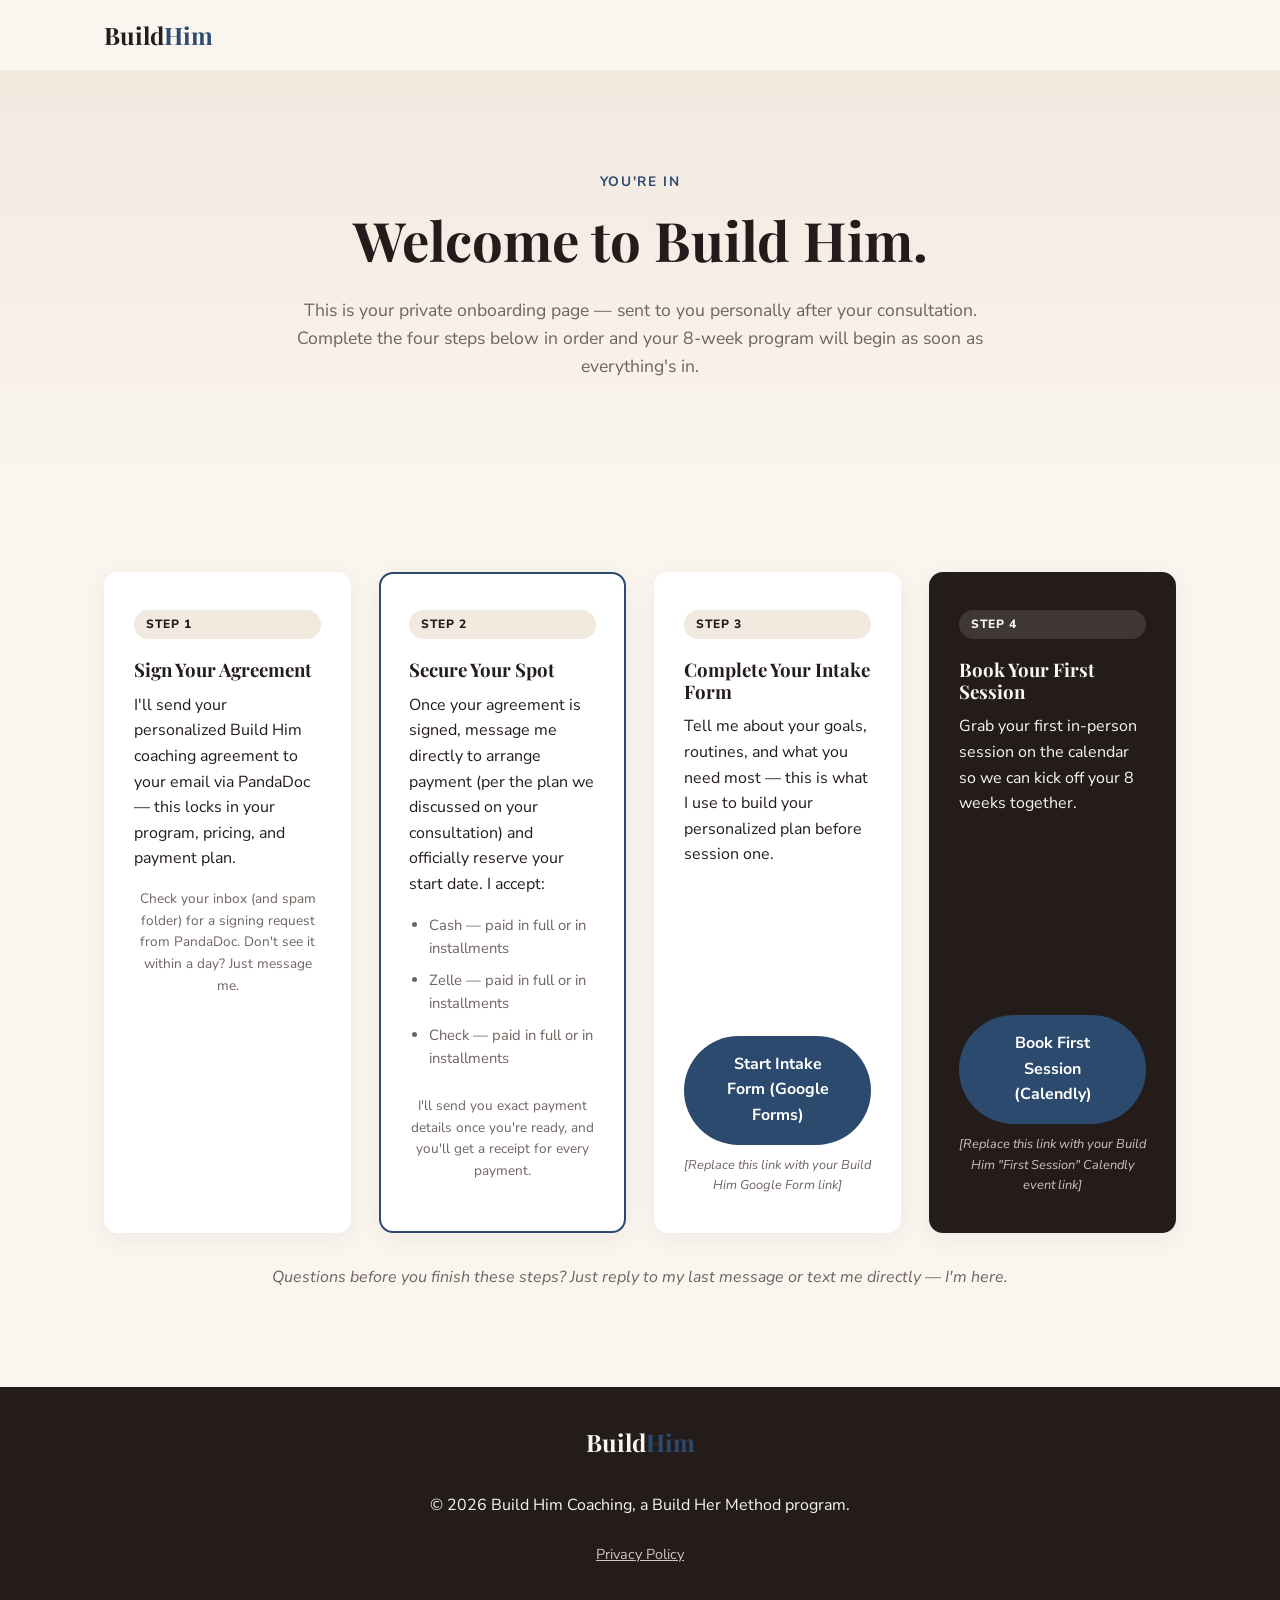
==== buildhim-onboarding.html @ e86e4ad1 "Add private onboarding page for Build Him clients Mirrors onboarding.html's four-step flow (sign agr" ====
<!DOCTYPE html>
<html lang="en">
<head>
<meta charset="UTF-8">
<meta name="viewport" content="width=device-width, initial-scale=1.0">
<meta name="robots" content="noindex, nofollow">
<title>Welcome to Build Him | Client Onboarding</title>
<link rel="preconnect" href="https://fonts.googleapis.com">
<link rel="preconnect" href="https://fonts.gstatic.com" crossorigin>
<link href="https://fonts.googleapis.com/css2?family=Playfair+Display:wght@600;700&family=Nunito+Sans:wght@400;600;700;800&display=swap" rel="stylesheet">
<link rel="stylesheet" href="styles.css">
<style>
  :root {
    --color-accent: #2C4A6E;
    --color-accent-dark: #1B324D;
  }
</style>
</head>
<body>

<header class="site-header">
  <div class="container header-inner">
    <a href="buildhim.html" class="logo">Build<span>Him</span></a>
  </div>
</header>

<main>

  <section class="hero onboarding-hero">
    <div class="container hero-inner">
      <p class="eyebrow">You're In</p>
      <h1>Welcome to Build Him.</h1>
      <p class="hero-sub">
        This is your private onboarding page — sent to you personally after your
        consultation. Complete the four steps below in order and your 8-week program
        will begin as soon as everything's in.
      </p>
    </div>
  </section>

  <section class="section onboarding-steps">
    <div class="container">
      <div class="package-grid onboarding-grid">

        <div class="package-card">
          <p class="package-commitment">STEP 1</p>
          <h3>Sign Your Agreement</h3>
          <p>
            I'll send your personalized Build Him coaching agreement to your email via
            PandaDoc — this locks in your program, pricing, and payment plan.
          </p>
          <p style="font-size:.85rem; color:var(--color-muted); text-align:center;">
            Check your inbox (and spam folder) for a signing request from PandaDoc.
            Don't see it within a day? Just message me.
          </p>
        </div>

        <div class="package-card featured">
          <p class="package-commitment">STEP 2</p>
          <h3>Secure Your Spot</h3>
          <p>
            Once your agreement is signed, message me directly to arrange payment
            (per the plan we discussed on your consultation) and officially reserve
            your start date. I accept:
          </p>
          <ul style="text-align:left; color:var(--color-muted); font-size:.92rem; padding-left:20px; margin-bottom:16px;">
            <li>Cash — paid in full or in installments</li>
            <li>Zelle — paid in full or in installments</li>
            <li>Check — paid in full or in installments</li>
          </ul>
          <p style="font-size:.85rem; color:var(--color-muted); text-align:center;">
            I'll send you exact payment details once you're ready, and you'll get a
            receipt for every payment.
          </p>
        </div>

        <div class="package-card">
          <p class="package-commitment">STEP 3</p>
          <h3>Complete Your Intake Form</h3>
          <p>
            Tell me about your goals, routines, and what you need most — this is what
            I use to build your personalized plan before session one.
          </p>
          <a href="#" class="btn btn-primary btn-full">
            Start Intake Form (Google Forms)
          </a>
          <p class="onboarding-note">[Replace this link with your Build Him Google Form link]</p>
        </div>

        <div class="package-card vip">
          <p class="package-commitment">STEP 4</p>
          <h3>Book Your First Session</h3>
          <p>
            Grab your first in-person session on the calendar so we can kick off your
            8 weeks together.
          </p>
          <a href="#" class="btn btn-primary btn-full">
            Book First Session (Calendly)
          </a>
          <p class="onboarding-note">[Replace this link with your Build Him "First Session" Calendly event link]</p>
        </div>

      </div>

      <p class="package-note">
        Questions before you finish these steps? Just reply to my last message or text
        me directly — I'm here.
      </p>
    </div>
  </section>

</main>

<footer class="site-footer">
  <div class="container footer-inner">
    <p class="logo">Build<span>Him</span></p>
    <p>&copy; <span id="year"></span> Build Him Coaching, a Build Her Method program.</p>
    <p><a href="privacy-policy.html" style="color:#cfc3bb;">Privacy Policy</a></p>
  </div>
</footer>

<script>
  document.getElementById('year').textContent = new Date().getFullYear();
</script>
</body>
</html>
---- styles.css ----
:root {
  --color-ink: #241c1a;
  --color-accent: #c08497;
  --color-accent-dark: #9c5d70;
  --color-cream: #faf5ef;
  --color-cream-alt: #f2e9df;
  --color-white: #ffffff;
  --color-muted: #6f6360;
  --font-heading: 'Playfair Display', Georgia, serif;
  --font-body: 'Nunito Sans', -apple-system, BlinkMacSystemFont, 'Segoe UI', sans-serif;
  --max-width: 1120px;
  --radius: 14px;
}

* { box-sizing: border-box; }

html { scroll-behavior: smooth; }

body {
  margin: 0;
  font-family: var(--font-body);
  color: var(--color-ink);
  background: var(--color-cream);
  line-height: 1.6;
}

.container {
  max-width: var(--max-width);
  margin: 0 auto;
  padding: 0 24px;
}

h1, h2, h3 {
  font-family: var(--font-heading);
  line-height: 1.15;
  margin: 0 0 0.5em;
}

h2 { font-size: clamp(1.8rem, 3vw, 2.4rem); text-align: center; }

p { margin: 0 0 1em; }

a { color: inherit; }

img { max-width: 100%; display: block; }

/* Buttons */
.btn {
  display: inline-block;
  padding: 14px 28px;
  border-radius: 999px;
  font-weight: 700;
  text-decoration: none;
  border: 2px solid transparent;
  cursor: pointer;
  font-size: 1rem;
  transition: transform 0.15s ease, background 0.2s ease, color 0.2s ease;
}

.btn:hover { transform: translateY(-2px); }

.btn-primary {
  background: var(--color-accent);
  color: var(--color-white);
}

.btn-primary:hover { background: var(--color-accent-dark); }

.btn-ghost {
  background: transparent;
  border-color: var(--color-ink);
  color: var(--color-ink);
}

.btn-ghost:hover { background: var(--color-ink); color: var(--color-white); }

.btn-full { width: 100%; text-align: center; }

/* Header */
.site-header {
  position: sticky;
  top: 0;
  z-index: 50;
  background: rgba(250, 245, 239, 0.92);
  backdrop-filter: blur(6px);
  border-bottom: 1px solid var(--color-cream-alt);
}

.header-inner {
  display: flex;
  align-items: center;
  justify-content: space-between;
  padding-top: 16px;
  padding-bottom: 16px;
}

.logo {
  font-family: var(--font-heading);
  font-size: 1.5rem;
  font-weight: 700;
  text-decoration: none;
  color: var(--color-ink);
}

.logo span { color: var(--color-accent); }

.main-nav {
  display: flex;
  gap: 28px;
}

.main-nav a {
  text-decoration: none;
  font-weight: 600;
  color: var(--color-ink);
  font-size: 0.95rem;
}

.main-nav a:hover { color: var(--color-accent); }

.nav-toggle {
  display: none;
  flex-direction: column;
  gap: 5px;
  background: none;
  border: none;
  cursor: pointer;
  padding: 6px;
}

.nav-toggle span {
  width: 24px;
  height: 2px;
  background: var(--color-ink);
  display: block;
}

/* Hero */
.hero {
  padding: 100px 0 80px;
  background: linear-gradient(180deg, var(--color-cream-alt) 0%, var(--color-cream) 100%);
  text-align: center;
}

.hero-inner { max-width: 760px; }

.eyebrow {
  text-transform: uppercase;
  letter-spacing: 0.12em;
  font-weight: 700;
  color: var(--color-accent);
  font-size: 0.85rem;
  margin-bottom: 16px;
}

.hero h1 {
  font-size: clamp(2.2rem, 5vw, 3.4rem);
  margin-bottom: 24px;
}

.hero-sub {
  font-size: 1.1rem;
  color: var(--color-muted);
  margin-bottom: 32px;
}

.hero-cta {
  display: flex;
  gap: 16px;
  justify-content: center;
  flex-wrap: wrap;
}

/* Sections */
.section { padding: 80px 0; }

.section-lede {
  text-align: center;
  max-width: 680px;
  margin: 0 auto 40px;
  color: var(--color-muted);
  font-size: 1.05rem;
}

.what-i-do { background: var(--color-white); }

.what-i-do .section-lede { margin-bottom: 0; }

/* Pillars */
.pillar-grid {
  display: grid;
  grid-template-columns: repeat(3, 1fr);
  gap: 28px;
}

.pillar-card {
  background: var(--color-white);
  border-radius: var(--radius);
  padding: 36px 28px;
  text-align: center;
  box-shadow: 0 6px 24px rgba(36, 28, 26, 0.06);
}

.pillar-icon {
  display: inline-block;
  font-family: var(--font-heading);
  font-size: 1rem;
  font-weight: 700;
  color: var(--color-accent);
  border: 2px solid var(--color-accent);
  border-radius: 50%;
  width: 40px;
  height: 40px;
  line-height: 36px;
  margin-bottom: 16px;
}

.pillar-card p { color: var(--color-muted); margin-bottom: 0; }

/* About */
.about { background: var(--color-cream-alt); }

.about-inner {
  display: grid;
  grid-template-columns: 320px 1fr;
  gap: 48px;
  align-items: center;
}

.about-photo img {
  width: 100%;
  aspect-ratio: 4 / 5;
  object-fit: cover;
  object-position: 50% 12%;
  border-radius: var(--radius);
  box-shadow: 0 6px 24px rgba(36, 28, 26, 0.12);
}

.about-text h2 { text-align: left; }

.about-title {
  color: var(--color-accent-dark);
  font-weight: 700;
  text-transform: uppercase;
  letter-spacing: 0.04em;
  font-size: 0.9rem;
}

/* Packages */
.package-grid {
  display: grid;
  grid-template-columns: repeat(3, 1fr);
  gap: 28px;
}

.package-card {
  position: relative;
  background: var(--color-white);
  border-radius: var(--radius);
  padding: 36px 28px;
  box-shadow: 0 6px 24px rgba(36, 28, 26, 0.06);
  border: 2px solid transparent;
}

.package-card.featured {
  border-color: var(--color-accent);
}

.package-card.vip {
  border-color: var(--color-ink);
  background: var(--color-ink);
  color: var(--color-cream);
}

.package-tag {
  position: absolute;
  top: -14px;
  left: 28px;
  background: var(--color-accent);
  color: var(--color-white);
  padding: 4px 14px;
  border-radius: 999px;
  font-size: 0.75rem;
  font-weight: 700;
  text-transform: uppercase;
  letter-spacing: 0.05em;
}

.package-tag-vip {
  background: var(--color-cream);
  color: var(--color-ink);
}

.package-tagline {
  font-family: var(--font-heading);
  font-size: 1.1rem;
  font-weight: 600;
  margin-bottom: 4px;
}

.package-focus {
  color: var(--color-accent-dark);
  font-weight: 700;
  margin-bottom: 12px;
}

.package-card.vip .package-focus { color: var(--color-accent); }

.package-commitment {
  display: inline-block;
  font-size: 0.75rem;
  font-weight: 800;
  letter-spacing: 0.06em;
  color: var(--color-ink);
  background: var(--color-cream-alt);
  padding: 5px 12px;
  border-radius: 999px;
  margin-bottom: 20px;
}

.package-card.vip .package-commitment {
  background: rgba(250, 245, 239, 0.12);
  color: var(--color-cream);
}

.package-price {
  margin-bottom: 20px;
  padding-bottom: 20px;
  border-bottom: 1px solid rgba(111, 99, 96, 0.2);
}

.package-card.vip .package-price { border-bottom-color: rgba(250, 245, 239, 0.2); }

.price-main {
  display: block;
  font-family: var(--font-heading);
  font-size: 1.8rem;
  font-weight: 700;
}

.price-sub {
  display: block;
  font-size: 0.85rem;
  color: var(--color-muted);
  margin-top: 4px;
}

.package-card.vip .price-sub { color: #cfc3bb; }
.package-card.vip ul { color: #e7ddd4; }

.intensive-highlight {
  font-weight: 800;
  font-size: 1.05em;
  color: var(--color-accent) !important;
}

.package-card ul {
  padding-left: 20px;
  color: var(--color-muted);
  margin: 0;
}

.package-card li { margin-bottom: 8px; }

.package-note {
  text-align: center;
  color: var(--color-muted);
  font-style: italic;
  margin-top: 32px;
}

/* Onboarding page */
.onboarding-grid {
  grid-template-columns: repeat(auto-fit, minmax(240px, 1fr));
}

.onboarding-grid .package-card { display: flex; flex-direction: column; }

.onboarding-grid h3 { margin-bottom: 12px; }

.onboarding-grid .btn { margin-top: auto; }

.onboarding-note {
  font-size: 0.8rem;
  font-style: italic;
  color: var(--color-muted);
  text-align: center;
  margin: 10px 0 0;
}

.package-card.vip .onboarding-note { color: #cfc3bb; }

.intensive-callout {
  max-width: 760px;
  margin: 48px auto 0;
  background: var(--color-cream-alt);
  border: 1px solid #e5d8ca;
  border-radius: var(--radius);
  padding: 32px;
  text-align: center;
}

.intensive-callout h3 { margin-bottom: 12px; }

.intensive-callout p { color: var(--color-muted); margin-bottom: 0; }

.intensive-callout p + p { margin-top: 12px; }

.intensive-note { font-size: 0.9rem; font-style: italic; }

/* Booking */
.booking { background: var(--color-white); }

.booking-inner {
  display: grid;
  grid-template-columns: 1fr 1fr;
  gap: 56px;
  align-items: start;
}

.booking h2 { text-align: left; }

.calendly-fallback {
  font-size: 0.9rem;
  color: var(--color-muted);
  text-align: center;
}

.calendly-fallback a {
  color: var(--color-accent-dark);
  font-weight: 700;
}

/* Inquiry form */
.inquiry-form {
  display: flex;
  flex-direction: column;
  gap: 6px;
  background: var(--color-cream-alt);
  padding: 28px;
  border-radius: var(--radius);
}

.inquiry-form label {
  font-weight: 700;
  font-size: 0.9rem;
  margin-top: 12px;
}

.inquiry-form input,
.inquiry-form select,
.inquiry-form textarea {
  padding: 12px 14px;
  border-radius: 8px;
  border: 1px solid #ddd0c4;
  font-family: var(--font-body);
  font-size: 1rem;
  background: var(--color-white);
}

.inquiry-form button { margin-top: 20px; }

.form-status {
  text-align: center;
  font-weight: 600;
  min-height: 1.2em;
}

.form-status.success { color: #2f7a4d; }
.form-status.error { color: #b5433f; }

/* Footer */
.site-footer {
  background: var(--color-ink);
  color: var(--color-cream);
  padding: 36px 0;
}

.footer-inner {
  display: flex;
  flex-direction: column;
  align-items: center;
  gap: 8px;
  text-align: center;
}

.footer-inner .logo { color: var(--color-cream); }
.footer-inner .logo span { color: var(--color-accent); }
.footer-inner p:last-child { color: #cfc3bb; font-size: 0.9rem; margin: 0; }

/* Responsive */
@media (max-width: 900px) {
  .pillar-grid, .package-grid { grid-template-columns: 1fr; }
  .about-inner { grid-template-columns: 1fr; }
  .about-text h2 { text-align: center; }
  .about-text { text-align: center; }
  .booking-inner { grid-template-columns: 1fr; }
  .booking h2 { text-align: center; }
}

@media (max-width: 720px) {
  .main-nav {
    position: absolute;
    top: 100%;
    left: 0;
    right: 0;
    background: var(--color-cream);
    flex-direction: column;
    padding: 20px 24px;
    border-bottom: 1px solid var(--color-cream-alt);
    display: none;
  }
  .main-nav.open { display: flex; }
  .nav-toggle { display: flex; }
}
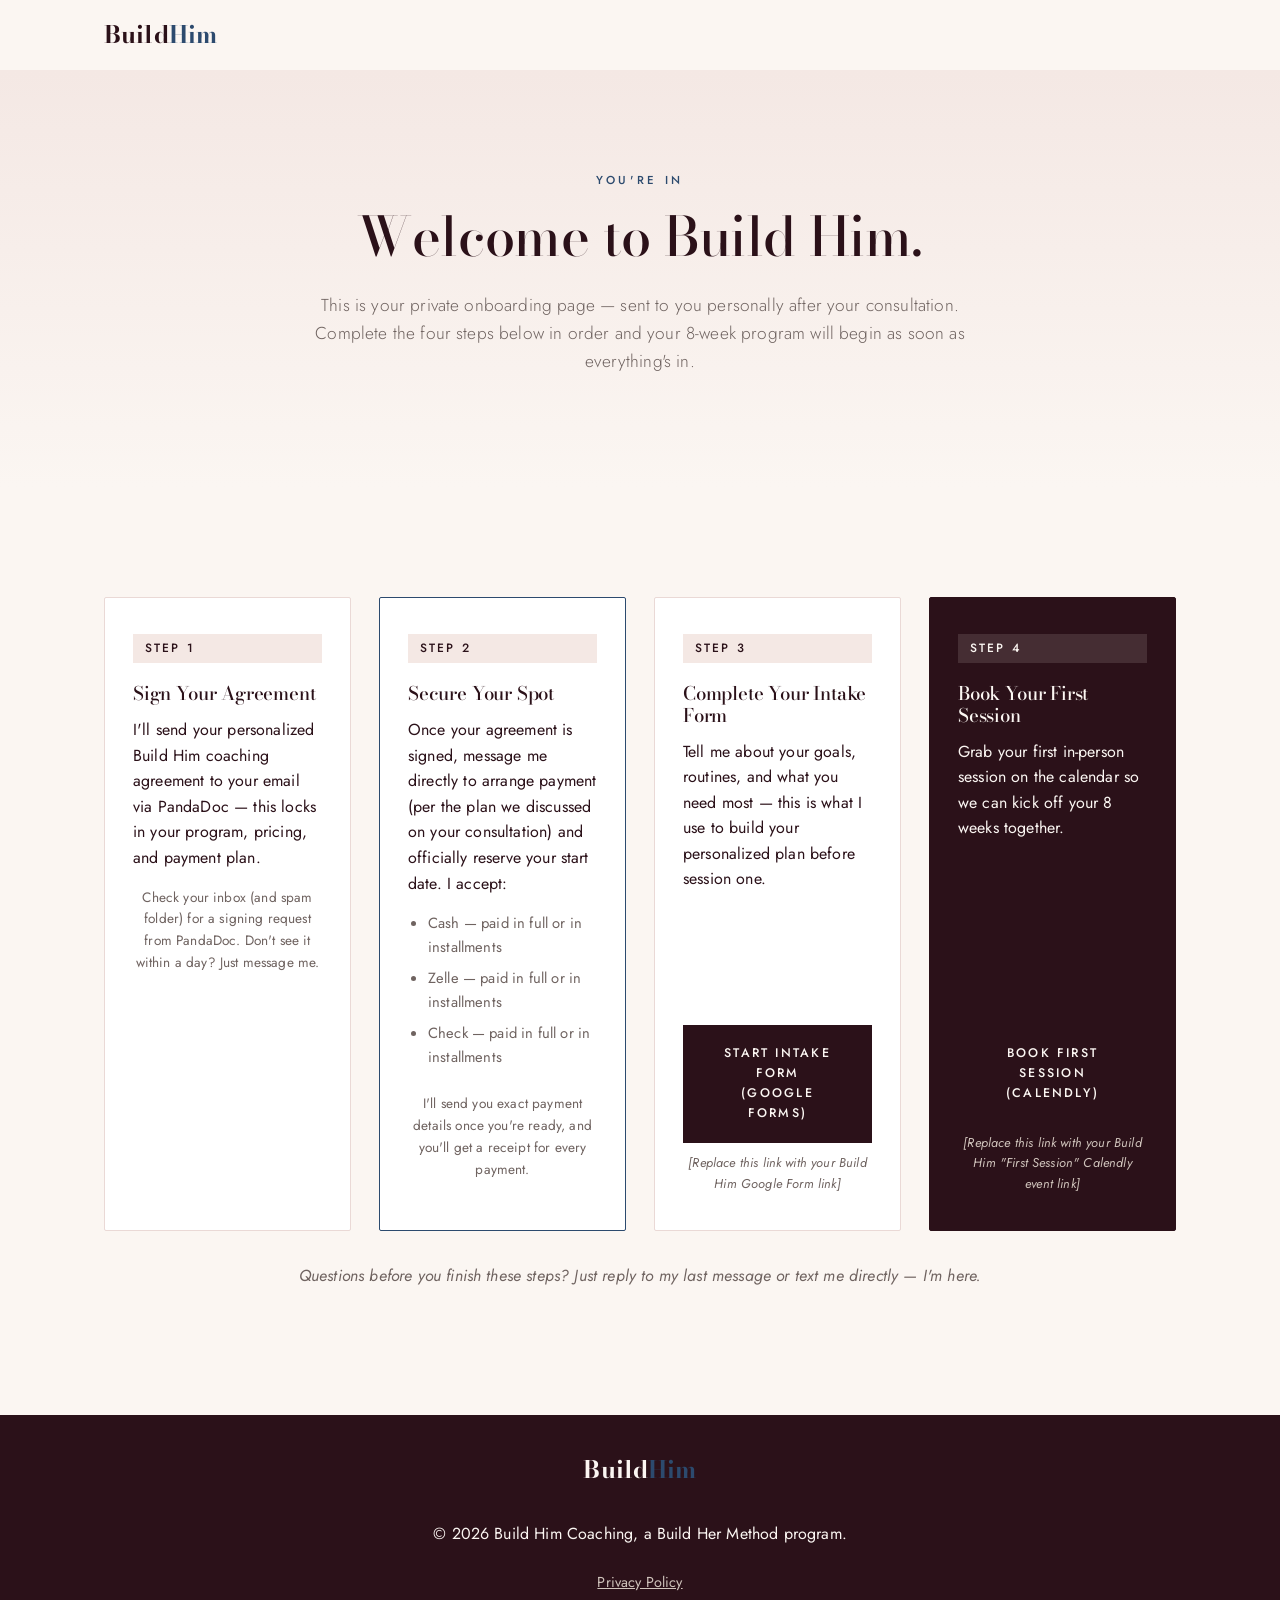
==== commit 3a5ad4e7: "Rebrand site to Hot, Healed & Highly Paid New luxe editorial homepage for hothealedhighlypaid.com: D" ====
--- a/buildhim-onboarding.html
+++ b/buildhim-onboarding.html
@@ -7,8 +7,10 @@
 <title>Welcome to Build Him | Client Onboarding</title>
 <link rel="preconnect" href="https://fonts.googleapis.com">
 <link rel="preconnect" href="https://fonts.gstatic.com" crossorigin>
-<link href="https://fonts.googleapis.com/css2?family=Playfair+Display:wght@600;700&family=Nunito+Sans:wght@400;600;700;800&display=swap" rel="stylesheet">
+<link href="https://fonts.googleapis.com/css2?family=Bodoni+Moda:ital,opsz,wght@0,6..96,400;0,6..96,500;0,6..96,600;1,6..96,400;1,6..96,500&family=Jost:wght@300;400;500;600&display=swap" rel="stylesheet">
 <link rel="stylesheet" href="styles.css">
+<script data-goatcounter="https://buildhermethod.goatcounter.com/count"
+        async src="//gc.zgo.at/count.js"></script>
 <style>
   :root {
     --color-accent: #2C4A6E;
@@ -81,7 +83,7 @@
             Tell me about your goals, routines, and what you need most — this is what
             I use to build your personalized plan before session one.
           </p>
-          <a href="#" class="btn btn-primary btn-full">
+          <a href="#" class="btn btn-primary btn-full" data-goatcounter-click="intake-form-buildhim">
             Start Intake Form (Google Forms)
           </a>
           <p class="onboarding-note">[Replace this link with your Build Him Google Form link]</p>
@@ -94,7 +96,7 @@
             Grab your first in-person session on the calendar so we can kick off your
             8 weeks together.
           </p>
-          <a href="#" class="btn btn-primary btn-full">
+          <a href="#" class="btn btn-primary btn-full" data-goatcounter-click="first-session-buildhim">
             Book First Session (Calendly)
           </a>
           <p class="onboarding-note">[Replace this link with your Build Him "First Session" Calendly event link]</p>
--- a/styles.css
+++ b/styles.css
@@ -1,15 +1,15 @@
 :root {
-  --color-ink: #241c1a;
-  --color-accent: #c08497;
-  --color-accent-dark: #9c5d70;
-  --color-cream: #faf5ef;
-  --color-cream-alt: #f2e9df;
+  --color-ink: #2b1119;
+  --color-accent: #b5677d;
+  --color-accent-dark: #8a4258;
+  --color-cream: #fbf6f2;
+  --color-cream-alt: #f4e8e4;
   --color-white: #ffffff;
   --color-muted: #6f6360;
-  --font-heading: 'Playfair Display', Georgia, serif;
-  --font-body: 'Nunito Sans', -apple-system, BlinkMacSystemFont, 'Segoe UI', sans-serif;
+  --font-heading: 'Bodoni Moda', 'Didot', Georgia, serif;
+  --font-body: 'Jost', -apple-system, BlinkMacSystemFont, 'Segoe UI', sans-serif;
   --max-width: 1120px;
-  --radius: 14px;
+  --radius: 2px;
 }
 
 * { box-sizing: border-box; }
@@ -81,7 +81,7 @@
   position: sticky;
   top: 0;
   z-index: 50;
-  background: rgba(250, 245, 239, 0.92);
+  background: rgba(251, 246, 242, 0.94);
   backdrop-filter: blur(6px);
   border-bottom: 1px solid var(--color-cream-alt);
 }
@@ -490,6 +490,7 @@
 
 /* Responsive */
 @media (max-width: 900px) {
+  .shop-grid, .story-stats { grid-template-columns: 1fr; }
   .pillar-grid, .package-grid { grid-template-columns: 1fr; }
   .about-inner { grid-template-columns: 1fr; }
   .about-text h2 { text-align: center; }
@@ -513,3 +514,224 @@
   .main-nav.open { display: flex; }
   .nav-toggle { display: flex; }
 }
+
+/* ---------- Hot, Healed & Highly Paid additions ---------- */
+.logo-hhhp {
+  font-family: var(--font-heading);
+  font-weight: 600;
+  letter-spacing: 0.02em;
+  font-size: 1.15rem;
+  line-height: 1.1;
+}
+.logo-hhhp em { font-style: italic; color: var(--color-accent); }
+
+.hero-dark {
+  background:
+    radial-gradient(ellipse at top, rgba(181, 103, 125, 0.35), transparent 60%),
+    var(--color-ink);
+  color: var(--color-cream);
+  padding: 110px 0 96px;
+}
+.hero-dark .eyebrow { color: #e3b3c0; }
+.hero-dark .hero-sub { color: #e5d6d9; }
+.hero-dark .btn-ghost { border-color: var(--color-cream); color: var(--color-cream); }
+.hero-dark .btn-ghost:hover { background: var(--color-cream); color: var(--color-ink); }
+.hero-strike {
+  display: block;
+  font-size: 0.55em;
+  font-style: italic;
+  color: #c9a3ae;
+  text-decoration: line-through;
+  text-decoration-thickness: 2px;
+  margin-bottom: 8px;
+}
+.hero-tag {
+  font-family: var(--font-heading);
+  font-style: italic;
+  font-size: 1.25rem;
+  color: #f1d4dc;
+}
+
+.story-stats {
+  display: grid;
+  grid-template-columns: repeat(3, 1fr);
+  gap: 16px;
+  margin: 24px 0;
+}
+.stat {
+  background: var(--color-white);
+  border-radius: var(--radius);
+  padding: 18px 14px;
+  text-align: center;
+}
+.stat strong {
+  display: block;
+  font-family: var(--font-heading);
+  font-size: 1.6rem;
+  color: var(--color-accent-dark);
+}
+.stat span { font-size: 0.85rem; color: var(--color-muted); font-weight: 700; }
+
+.pillar-emoji { font-size: 2rem; display: block; margin-bottom: 8px; }
+.pillar-card h3 small {
+  display: block;
+  font-family: var(--font-body);
+  font-size: 0.75rem;
+  letter-spacing: 0.12em;
+  text-transform: uppercase;
+  color: var(--color-accent);
+  margin-top: 6px;
+}
+
+.shop { background: var(--color-ink); color: var(--color-cream); }
+.shop .section-lede { color: #dccbcf; }
+.shop-grid {
+  display: grid;
+  grid-template-columns: repeat(3, 1fr);
+  gap: 24px;
+}
+.shop-card {
+  background: #4a2530;
+  border-radius: 24px;
+  padding: 32px 26px;
+  display: flex;
+  flex-direction: column;
+}
+.shop-card h3 { font-size: 1.35rem; }
+.shop-card p { color: #e5d6d9; }
+.shop-card .btn { margin-top: auto; text-align: center; }
+.shop-card .btn-primary { background: var(--color-cream); color: var(--color-ink); }
+.shop-card .btn-primary:hover { background: #f1d4dc; }
+.shop-card.partner { border: 2px solid var(--color-accent); }
+.shop-disclaimer {
+  max-width: 760px;
+  margin: 36px auto 0;
+  font-size: 0.82rem;
+  color: #bfa9ae;
+  text-align: center;
+}
+
+.community { background: var(--color-cream-alt); text-align: center; }
+.community-quote {
+  font-family: var(--font-heading);
+  font-style: italic;
+  font-size: clamp(1.4rem, 3vw, 2rem);
+  margin-bottom: 8px;
+}
+.social-row {
+  display: flex;
+  gap: 12px;
+  justify-content: center;
+  flex-wrap: wrap;
+  margin-top: 24px;
+}
+.footer-small { font-size: 0.8rem; color: #bfa9ae; max-width: 640px; }
+
+/* ---------- Luxe editorial layer ---------- */
+body { font-weight: 400; letter-spacing: 0.01em; }
+h1, h2, h3 { font-weight: 500; letter-spacing: -0.01em; }
+h2 { font-size: clamp(2rem, 4vw, 3rem); }
+h2::after {
+  content: "";
+  display: block;
+  width: 48px;
+  height: 1px;
+  background: var(--color-accent);
+  margin: 20px auto 0;
+}
+.about-text h2::after, .booking h2::after { margin-left: 0; }
+.section { padding: 110px 0; }
+
+.btn {
+  border-radius: 0;
+  text-transform: uppercase;
+  letter-spacing: 0.18em;
+  font-size: 0.78rem;
+  font-weight: 500;
+  padding: 17px 34px;
+}
+.btn:hover { transform: none; }
+.btn-primary { background: var(--color-ink); color: var(--color-cream); border-color: var(--color-ink); }
+.btn-primary:hover { background: var(--color-accent-dark); border-color: var(--color-accent-dark); }
+.hero-dark .btn-primary { background: var(--color-cream); color: var(--color-ink); border-color: var(--color-cream); }
+.hero-dark .btn-primary:hover { background: #f1d4dc; border-color: #f1d4dc; }
+
+.eyebrow { letter-spacing: 0.32em; font-weight: 500; font-size: 0.72rem; }
+.main-nav a {
+  text-transform: uppercase;
+  letter-spacing: 0.16em;
+  font-size: 0.72rem;
+  font-weight: 500;
+}
+.logo-hhhp { text-transform: uppercase; letter-spacing: 0.08em; font-size: 1rem; font-weight: 500; }
+.logo-hhhp em { text-transform: none; font-size: 1.15em; }
+
+.hero-dark { padding: 140px 0 130px; }
+.hero-dark h1 {
+  font-size: clamp(2.6rem, 7vw, 5.2rem);
+  font-weight: 400;
+  line-height: 1.02;
+}
+.hero-dark h1::first-line { font-style: normal; }
+.hero-strike { font-size: 0.42em; letter-spacing: 0.04em; margin-bottom: 18px; }
+.hero-tag { font-size: 1.4rem; margin: 6px 0 28px; }
+.hero-sub { font-weight: 300; font-size: 1.08rem; }
+
+.about-title { font-weight: 500; letter-spacing: 0.22em; font-size: 0.75rem; }
+.about-photo img { box-shadow: 18px 18px 0 var(--color-accent); }
+
+.stat { border: 1px solid #e4d2d1; background: transparent; }
+.stat strong { font-weight: 500; }
+.stat span { font-weight: 500; text-transform: uppercase; letter-spacing: 0.12em; font-size: 0.68rem; }
+
+.pillar-card, .package-card { box-shadow: none; border: 1px solid #ead9d6; }
+.pillar-num {
+  display: block;
+  font-family: var(--font-heading);
+  font-style: italic;
+  font-size: 2.6rem;
+  color: var(--color-accent);
+  margin-bottom: 6px;
+}
+.pillar-card h3 { font-size: 1.8rem; }
+.pillar-card h3 small { letter-spacing: 0.28em; font-weight: 500; }
+
+.package-card.featured { border: 1px solid var(--color-accent); }
+.package-tag { border-radius: 0; letter-spacing: 0.2em; font-weight: 500; }
+.package-commitment { border-radius: 0; font-weight: 500; letter-spacing: 0.18em; }
+.package-tagline { font-style: italic; font-size: 1.3rem; }
+.price-main { font-weight: 500; font-size: 2.2rem; }
+.intensive-callout { border-radius: 0; }
+
+.shop-card { border-radius: 0; background: transparent; border: 1px solid rgba(241, 212, 220, 0.25); padding: 40px 30px; }
+.shop-card.partner { border-color: var(--color-accent); background: rgba(181, 103, 125, 0.12); }
+.shop-label {
+  text-transform: uppercase;
+  letter-spacing: 0.3em;
+  font-size: 0.7rem;
+  color: #e3b3c0;
+  margin-bottom: 14px;
+}
+.shop-card h3 { font-size: 1.6rem; font-weight: 400; }
+.shop h2::after, .community h2::after { background: #e3b3c0; }
+
+.community-quote { font-size: clamp(1.8rem, 4.5vw, 3rem); font-weight: 400; }
+.inquiry-form { border-radius: 0; }
+.inquiry-form input, .inquiry-form select, .inquiry-form textarea { border-radius: 0; }
+.inquiry-form label { font-weight: 500; text-transform: uppercase; letter-spacing: 0.14em; font-size: 0.72rem; }
+
+@media (max-width: 1000px) and (min-width: 721px) {
+  .main-nav { gap: 16px; }
+}
+@media (max-width: 720px) {
+  .section { padding: 80px 0; }
+  .hero-dark { padding: 100px 0 90px; }
+  .about-photo img { box-shadow: 10px 10px 0 var(--color-accent); }
+  .about-text h2::after, .booking h2::after { margin-left: auto; }
+}
+@media (max-width: 900px) {
+  .shop-grid { grid-template-columns: 1fr; }
+}
+@media (max-width: 480px) {
+  .story-stats { grid-template-columns: 1fr; }
+}
